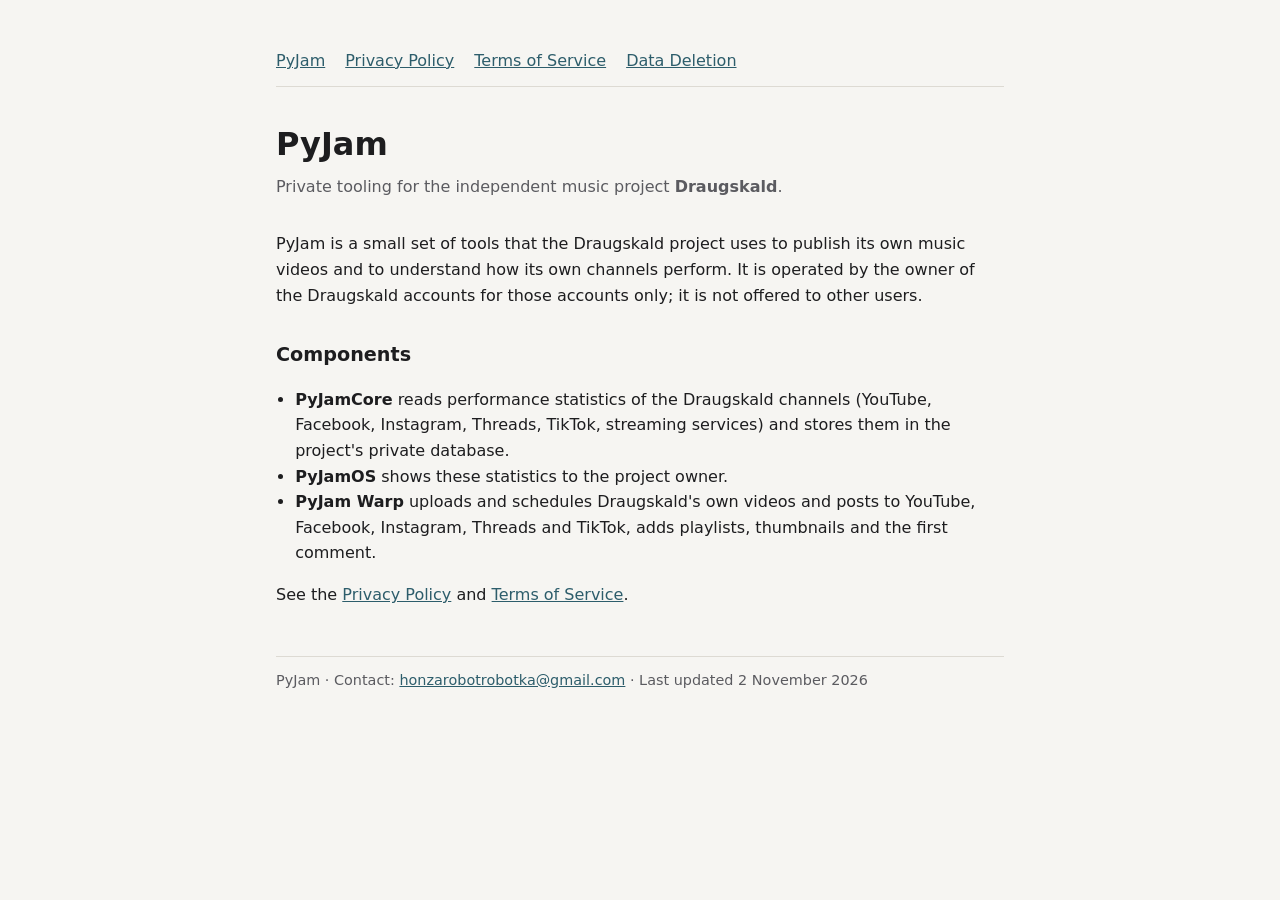
==== index.html @ 37764a25 "Veřejné stránky PyJam: úvod, zásady ochrany soukromí, podmínky, mazání dat Co-Authored-By: Claude Op" ====
<!doctype html>
<html lang="en"><head><meta charset="utf-8"><meta name="viewport" content="width=device-width,initial-scale=1"><title>PyJam</title><link rel="stylesheet" href="style.css"></head><body><main><nav><a href="./">PyJam</a><a href="privacy.html">Privacy Policy</a><a href="terms.html">Terms of Service</a><a href="data-deletion.html">Data Deletion</a></nav>
<h1>PyJam</h1>
<p class="sub">Private tooling for the independent music project <strong>Draugskald</strong>.</p>
<p>PyJam is a small set of tools that the Draugskald project uses to publish its own music videos and to understand how its own channels perform. It is operated by the owner of the Draugskald accounts for those accounts only; it is not offered to other users.</p>
<h2>Components</h2>
<ul>
<li><strong>PyJamCore</strong> reads performance statistics of the Draugskald channels (YouTube, Facebook, Instagram, Threads, TikTok, streaming services) and stores them in the project's private database.</li>
<li><strong>PyJamOS</strong> shows these statistics to the project owner.</li>
<li><strong>PyJam Warp</strong> uploads and schedules Draugskald's own videos and posts to YouTube, Facebook, Instagram, Threads and TikTok, adds playlists, thumbnails and the first comment.</li>
</ul>
<p>See the <a href="privacy.html">Privacy Policy</a> and <a href="terms.html">Terms of Service</a>.</p>
<footer>PyJam · Contact: <a href="mailto:honzarobotrobotka@gmail.com">honzarobotrobotka@gmail.com</a> · Last updated 2 November 2026</footer></main></body></html>
---- style.css ----
:root{--bg:#f6f5f2;--fg:#1d1d1f;--muted:#5b5b60;--accent:#2d5d6b;--line:#dddad3}
@media (prefers-color-scheme:dark){:root{--bg:#141517;--fg:#ecebe8;--muted:#a3a3a8;--accent:#7fb3c2;--line:#2c2d31}}
*{box-sizing:border-box}body{margin:0;background:var(--bg);color:var(--fg);font:16px/1.6 system-ui,-apple-system,"Segoe UI",sans-serif}
main{max-width:760px;margin:0 auto;padding:48px 16px 64px}h1{font-size:2rem;margin:0 0 .25rem}h2{font-size:1.2rem;margin-top:2rem}
.sub{color:var(--muted);margin:0 0 2rem}a{color:var(--accent)}nav{display:flex;gap:1.25rem;flex-wrap:wrap;border-bottom:1px solid var(--line);padding-bottom:12px;margin-bottom:32px}
ul{padding-left:1.2rem}footer{margin-top:48px;color:var(--muted);font-size:.9rem;border-top:1px solid var(--line);padding-top:12px}
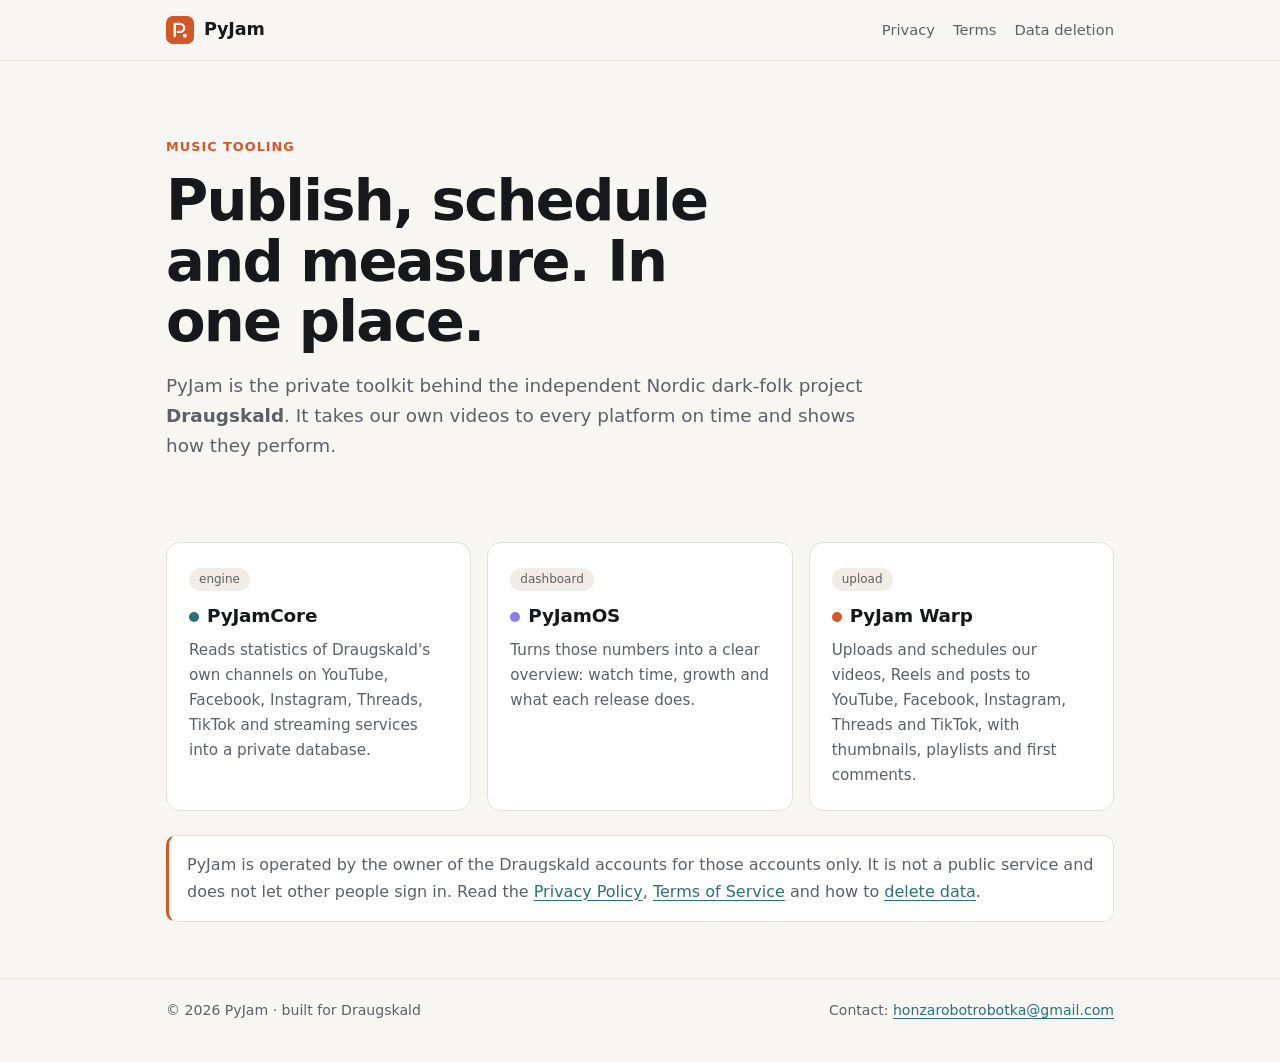
==== commit 8faedeec: "Web PyJam: vzhled (hlavička s logem, karty komponent, světlý i tmavý režim) Co-Authored-By: Claude O" ====
--- a/index.html
+++ b/index.html
@@ -1,13 +1,17 @@
 <!doctype html>
-<html lang="en"><head><meta charset="utf-8"><meta name="viewport" content="width=device-width,initial-scale=1"><title>PyJam</title><link rel="stylesheet" href="style.css"></head><body><main><nav><a href="./">PyJam</a><a href="privacy.html">Privacy Policy</a><a href="terms.html">Terms of Service</a><a href="data-deletion.html">Data Deletion</a></nav>
-<h1>PyJam</h1>
-<p class="sub">Private tooling for the independent music project <strong>Draugskald</strong>.</p>
-<p>PyJam is a small set of tools that the Draugskald project uses to publish its own music videos and to understand how its own channels perform. It is operated by the owner of the Draugskald accounts for those accounts only; it is not offered to other users.</p>
-<h2>Components</h2>
-<ul>
-<li><strong>PyJamCore</strong> reads performance statistics of the Draugskald channels (YouTube, Facebook, Instagram, Threads, TikTok, streaming services) and stores them in the project's private database.</li>
-<li><strong>PyJamOS</strong> shows these statistics to the project owner.</li>
-<li><strong>PyJam Warp</strong> uploads and schedules Draugskald's own videos and posts to YouTube, Facebook, Instagram, Threads and TikTok, adds playlists, thumbnails and the first comment.</li>
-</ul>
-<p>See the <a href="privacy.html">Privacy Policy</a> and <a href="terms.html">Terms of Service</a>.</p>
-<footer>PyJam · Contact: <a href="mailto:honzarobotrobotka@gmail.com">honzarobotrobotka@gmail.com</a> · Last updated 2 November 2026</footer></main></body></html>
+<html lang="en"><head><meta charset="utf-8"><meta name="viewport" content="width=device-width,initial-scale=1">
+<title>PyJam</title><meta name="description" content="PyJam – private publishing and analytics tooling for the Draugskald music project.">
+<link rel="icon" href="data:image/svg+xml,<svg viewBox='0 0 32 32' aria-hidden='true'><rect width='32' height='32' rx='8' fill='%23d4572a'/><path d='M10 23V9h6.2a4.6 4.6 0 0 1 0 9.2H13.4' fill='none' stroke='%23fff' stroke-width='2.6' stroke-linecap='round' stroke-linejoin='round'/><circle cx='21.5' cy='22.5' r='2.2' fill='%23fff'/></svg>">
+<link rel="stylesheet" href="style.css"></head><body>
+<header class="top"><div class="wrap"><a class="brand" href="./"><svg viewBox="0 0 32 32" aria-hidden="true"><rect width="32" height="32" rx="8" fill="var(--accent)"/><path d="M10 23V9h6.2a4.6 4.6 0 0 1 0 9.2H13.4" fill="none" stroke="#fff" stroke-width="2.6" stroke-linecap="round" stroke-linejoin="round"/><circle cx="21.5" cy="22.5" r="2.2" fill="#fff"/></svg>PyJam</a><nav class="links"><a href="privacy.html">Privacy</a><a href="terms.html">Terms</a><a href="data-deletion.html">Data deletion</a></nav></div></header>
+<main class="wrap"><section class="hero"><span class="eyebrow">Music tooling</span>
+<h1>Publish, schedule and measure. In one place.</h1>
+<p>PyJam is the private toolkit behind the independent Nordic dark-folk project <strong>Draugskald</strong>. It takes our own videos to every platform on time and shows how they perform.</p></section>
+<section class="grid">
+<div class="card"><span class="tag">engine</span><h3><span class="dot" style="background:var(--accent2)"></span>PyJamCore</h3><p>Reads statistics of Draugskald's own channels on YouTube, Facebook, Instagram, Threads, TikTok and streaming services into a private database.</p></div>
+<div class="card"><span class="tag">dashboard</span><h3><span class="dot" style="background:#8a7cf0"></span>PyJamOS</h3><p>Turns those numbers into a clear overview: watch time, growth and what each release does.</p></div>
+<div class="card"><span class="tag">upload</span><h3><span class="dot" style="background:var(--accent)"></span>PyJam Warp</h3><p>Uploads and schedules our videos, Reels and posts to YouTube, Facebook, Instagram, Threads and TikTok, with thumbnails, playlists and first comments.</p></div>
+</section>
+<p class="note">PyJam is operated by the owner of the Draugskald accounts for those accounts only. It is not a public service and does not let other people sign in. Read the <a href="privacy.html">Privacy Policy</a>, <a href="terms.html">Terms of Service</a> and how to <a href="data-deletion.html">delete data</a>.</p></main>
+<footer class="bottom"><div class="wrap"><span>© 2026 PyJam · built for Draugskald</span><span>Contact: <a href="mailto:honzarobotrobotka@gmail.com">honzarobotrobotka@gmail.com</a></span></div></footer>
+</body></html>
--- a/style.css
+++ b/style.css
@@ -1,6 +1,38 @@
-:root{--bg:#f6f5f2;--fg:#1d1d1f;--muted:#5b5b60;--accent:#2d5d6b;--line:#dddad3}
-@media (prefers-color-scheme:dark){:root{--bg:#141517;--fg:#ecebe8;--muted:#a3a3a8;--accent:#7fb3c2;--line:#2c2d31}}
-*{box-sizing:border-box}body{margin:0;background:var(--bg);color:var(--fg);font:16px/1.6 system-ui,-apple-system,"Segoe UI",sans-serif}
-main{max-width:760px;margin:0 auto;padding:48px 16px 64px}h1{font-size:2rem;margin:0 0 .25rem}h2{font-size:1.2rem;margin-top:2rem}
-.sub{color:var(--muted);margin:0 0 2rem}a{color:var(--accent)}nav{display:flex;gap:1.25rem;flex-wrap:wrap;border-bottom:1px solid var(--line);padding-bottom:12px;margin-bottom:32px}
-ul{padding-left:1.2rem}footer{margin-top:48px;color:var(--muted);font-size:.9rem;border-top:1px solid var(--line);padding-top:12px}
+:root{
+  --bg:#f7f6f3;--surface:#ffffff;--fg:#17181c;--muted:#5d6068;--line:#e4e1da;
+  --accent:#d4572a;--accent2:#2b6f7e;--chip:#f1ede6;
+}
+@media (prefers-color-scheme:dark){:root{
+  --bg:#0f1115;--surface:#171a20;--fg:#ecebe7;--muted:#9a9ea8;--line:#262a32;
+  --accent:#ff7a45;--accent2:#6fc1d0;--chip:#1e222a;
+}}
+*{box-sizing:border-box}
+html{-webkit-text-size-adjust:100%}
+body{margin:0;background:var(--bg);color:var(--fg);font:16px/1.65 "Inter",system-ui,-apple-system,"Segoe UI",Roboto,sans-serif}
+a{color:var(--accent2);text-underline-offset:3px}
+.wrap{max-width:980px;margin:0 auto;padding:0 16px}
+header.top{border-bottom:1px solid var(--line);background:color-mix(in srgb,var(--bg) 85%,transparent);position:sticky;top:0;backdrop-filter:blur(8px);z-index:2}
+header.top .wrap{display:flex;align-items:center;justify-content:space-between;gap:16px;height:60px}
+.brand{display:flex;align-items:center;gap:10px;font-weight:700;letter-spacing:-.01em;color:var(--fg);text-decoration:none;font-size:1.1rem}
+.brand svg{width:28px;height:28px}
+nav.links{display:flex;gap:18px;font-size:.92rem;overflow-x:auto}
+nav.links a{color:var(--muted);text-decoration:none;white-space:nowrap}
+nav.links a:hover,nav.links a[aria-current]{color:var(--fg)}
+.hero{padding:72px 0 40px}
+.eyebrow{display:inline-block;font-size:.8rem;letter-spacing:.08em;text-transform:uppercase;color:var(--accent);font-weight:600;margin-bottom:14px}
+.hero h1{font-size:clamp(2.2rem,6vw,3.6rem);line-height:1.05;letter-spacing:-.03em;margin:0 0 18px;max-width:14ch}
+.hero p{font-size:1.15rem;color:var(--muted);max-width:60ch;margin:0}
+.grid{display:grid;grid-template-columns:repeat(auto-fit,minmax(240px,1fr));gap:16px;margin:40px 0 24px}
+.card{background:var(--surface);border:1px solid var(--line);border-radius:14px;padding:22px}
+.card .tag{display:inline-block;font-size:.75rem;background:var(--chip);color:var(--muted);border-radius:999px;padding:2px 10px;margin-bottom:10px}
+.card h3{margin:0 0 6px;font-size:1.15rem;letter-spacing:-.01em}
+.card p{margin:0;color:var(--muted);font-size:.95rem}
+.card .dot{width:10px;height:10px;border-radius:50%;display:inline-block;margin-right:8px;vertical-align:middle}
+.note{background:var(--surface);border:1px solid var(--line);border-left:3px solid var(--accent);border-radius:10px;padding:16px 18px;color:var(--muted);margin:24px 0 8px}
+article{max-width:720px;padding:56px 0 24px}
+article h1{font-size:clamp(1.9rem,5vw,2.6rem);letter-spacing:-.02em;line-height:1.1;margin:0 0 8px}
+article .sub{color:var(--muted);margin:0 0 32px}
+article h2{font-size:1.15rem;margin:32px 0 8px;letter-spacing:-.01em}
+article ul{padding-left:1.2rem}article li{margin:6px 0}
+footer.bottom{border-top:1px solid var(--line);margin-top:56px}
+footer.bottom .wrap{padding:20px 16px 40px;color:var(--muted);font-size:.88rem;display:flex;flex-wrap:wrap;gap:8px 20px;justify-content:space-between}
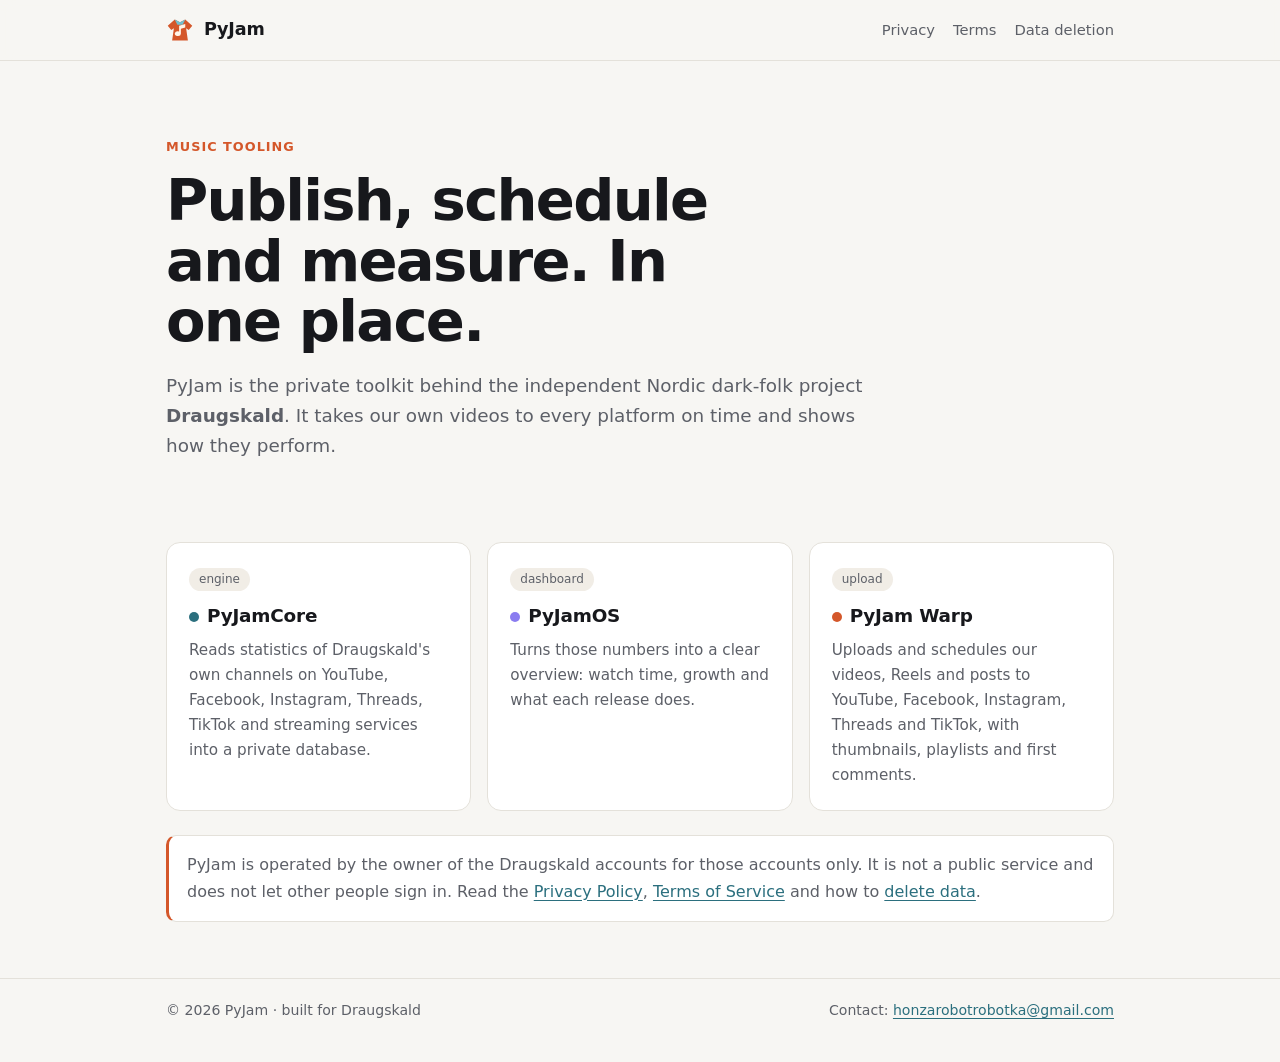
==== commit fa879943: "Add PyJam nightshirt and music logo with four concepts" ====
--- a/index.html
+++ b/index.html
@@ -1,9 +1,9 @@
 <!doctype html>
 <html lang="en"><head><meta charset="utf-8"><meta name="viewport" content="width=device-width,initial-scale=1">
 <title>PyJam</title><meta name="description" content="PyJam – private publishing and analytics tooling for the Draugskald music project.">
-<link rel="icon" href="data:image/svg+xml,<svg viewBox='0 0 32 32' aria-hidden='true'><rect width='32' height='32' rx='8' fill='%23d4572a'/><path d='M10 23V9h6.2a4.6 4.6 0 0 1 0 9.2H13.4' fill='none' stroke='%23fff' stroke-width='2.6' stroke-linecap='round' stroke-linejoin='round'/><circle cx='21.5' cy='22.5' r='2.2' fill='%23fff'/></svg>">
+<link rel="icon" type="image/svg+xml" href="assets/logo/favicon.svg">
 <link rel="stylesheet" href="style.css"></head><body>
-<header class="top"><div class="wrap"><a class="brand" href="./"><svg viewBox="0 0 32 32" aria-hidden="true"><rect width="32" height="32" rx="8" fill="var(--accent)"/><path d="M10 23V9h6.2a4.6 4.6 0 0 1 0 9.2H13.4" fill="none" stroke="#fff" stroke-width="2.6" stroke-linecap="round" stroke-linejoin="round"/><circle cx="21.5" cy="22.5" r="2.2" fill="#fff"/></svg>PyJam</a><nav class="links"><a href="privacy.html">Privacy</a><a href="terms.html">Terms</a><a href="data-deletion.html">Data deletion</a></nav></div></header>
+<header class="top"><div class="wrap"><a class="brand" href="./"><img src="assets/logo/pyjam-logo.svg" width="28" height="28" alt="" aria-hidden="true">PyJam</a><nav class="links"><a href="privacy.html">Privacy</a><a href="terms.html">Terms</a><a href="data-deletion.html">Data deletion</a></nav></div></header>
 <main class="wrap"><section class="hero"><span class="eyebrow">Music tooling</span>
 <h1>Publish, schedule and measure. In one place.</h1>
 <p>PyJam is the private toolkit behind the independent Nordic dark-folk project <strong>Draugskald</strong>. It takes our own videos to every platform on time and shows how they perform.</p></section>
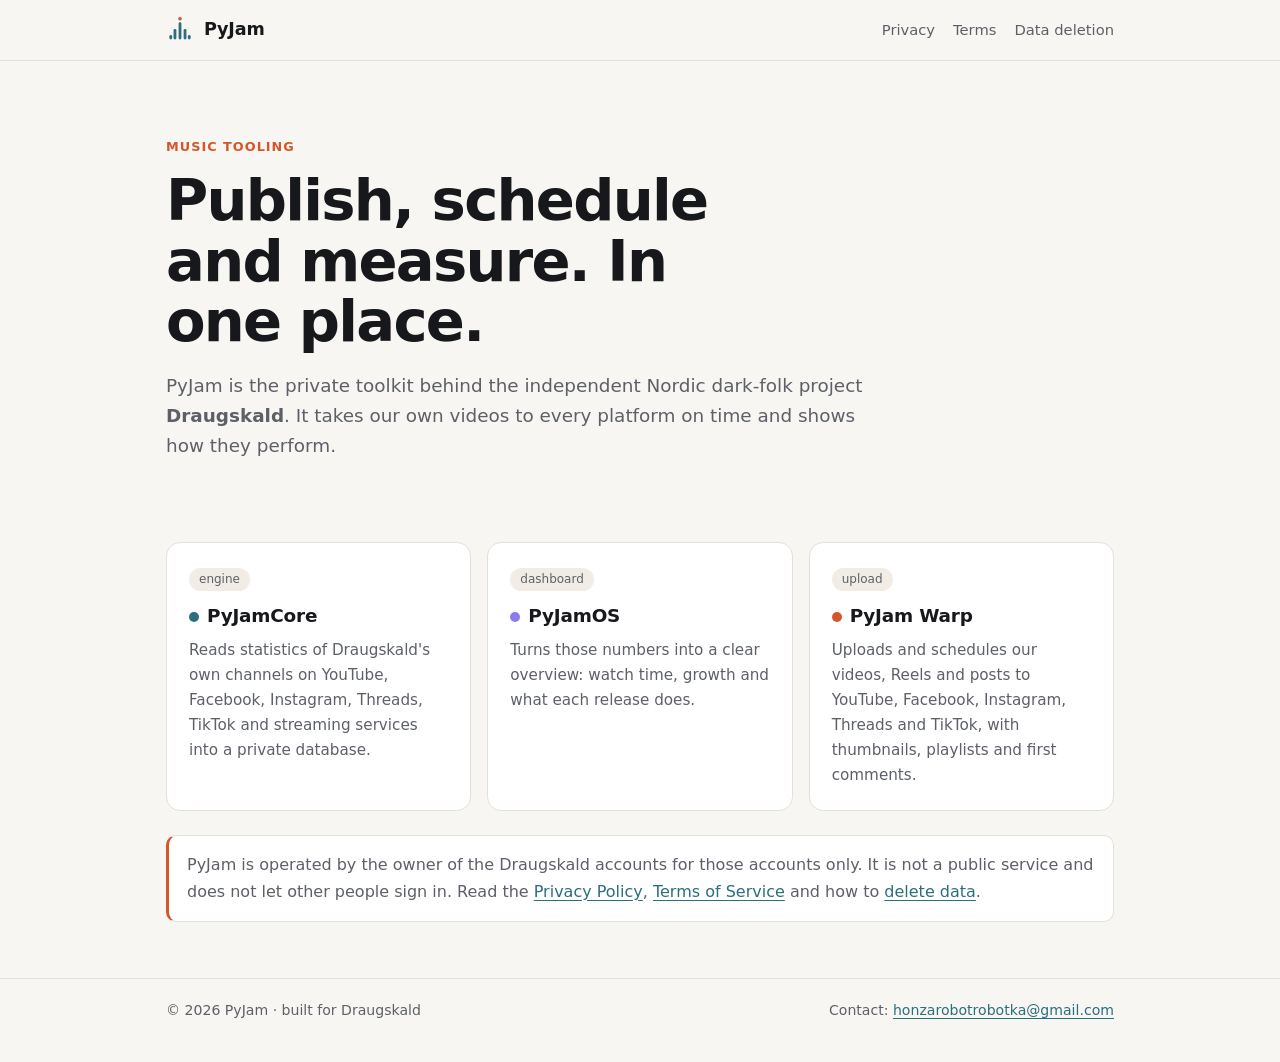
==== commit fdd72d73: "Logo PyJam (G4): zvukové sloupce ve tvaru čepice s bambulí, favicon a PNG 120/512 Navrženo s Honzou " ====
--- a/index.html
+++ b/index.html
@@ -1,9 +1,9 @@
 <!doctype html>
 <html lang="en"><head><meta charset="utf-8"><meta name="viewport" content="width=device-width,initial-scale=1">
 <title>PyJam</title><meta name="description" content="PyJam – private publishing and analytics tooling for the Draugskald music project.">
-<link rel="icon" type="image/svg+xml" href="assets/logo/favicon.svg">
+<link rel="icon" href="assets/logo/favicon.svg" type="image/svg+xml">
 <link rel="stylesheet" href="style.css"></head><body>
-<header class="top"><div class="wrap"><a class="brand" href="./"><img src="assets/logo/pyjam-logo.svg" width="28" height="28" alt="" aria-hidden="true">PyJam</a><nav class="links"><a href="privacy.html">Privacy</a><a href="terms.html">Terms</a><a href="data-deletion.html">Data deletion</a></nav></div></header>
+<header class="top"><div class="wrap"><a class="brand" href="./"><svg viewBox="0 0 100 100" aria-hidden="true"><g fill="var(--accent2)"><rect x="12" y="68" width="10" height="16" rx="5"/><rect x="27" y="46" width="10" height="38" rx="5"/><rect x="45" y="22" width="10" height="62" rx="5"/><rect x="63" y="46" width="10" height="38" rx="5"/><rect x="78" y="68" width="10" height="16" rx="5"/></g><circle cx="50" cy="10" r="6.5" fill="var(--accent)"/></svg>PyJam</a><nav class="links"><a href="privacy.html">Privacy</a><a href="terms.html">Terms</a><a href="data-deletion.html">Data deletion</a></nav></div></header>
 <main class="wrap"><section class="hero"><span class="eyebrow">Music tooling</span>
 <h1>Publish, schedule and measure. In one place.</h1>
 <p>PyJam is the private toolkit behind the independent Nordic dark-folk project <strong>Draugskald</strong>. It takes our own videos to every platform on time and shows how they perform.</p></section>
